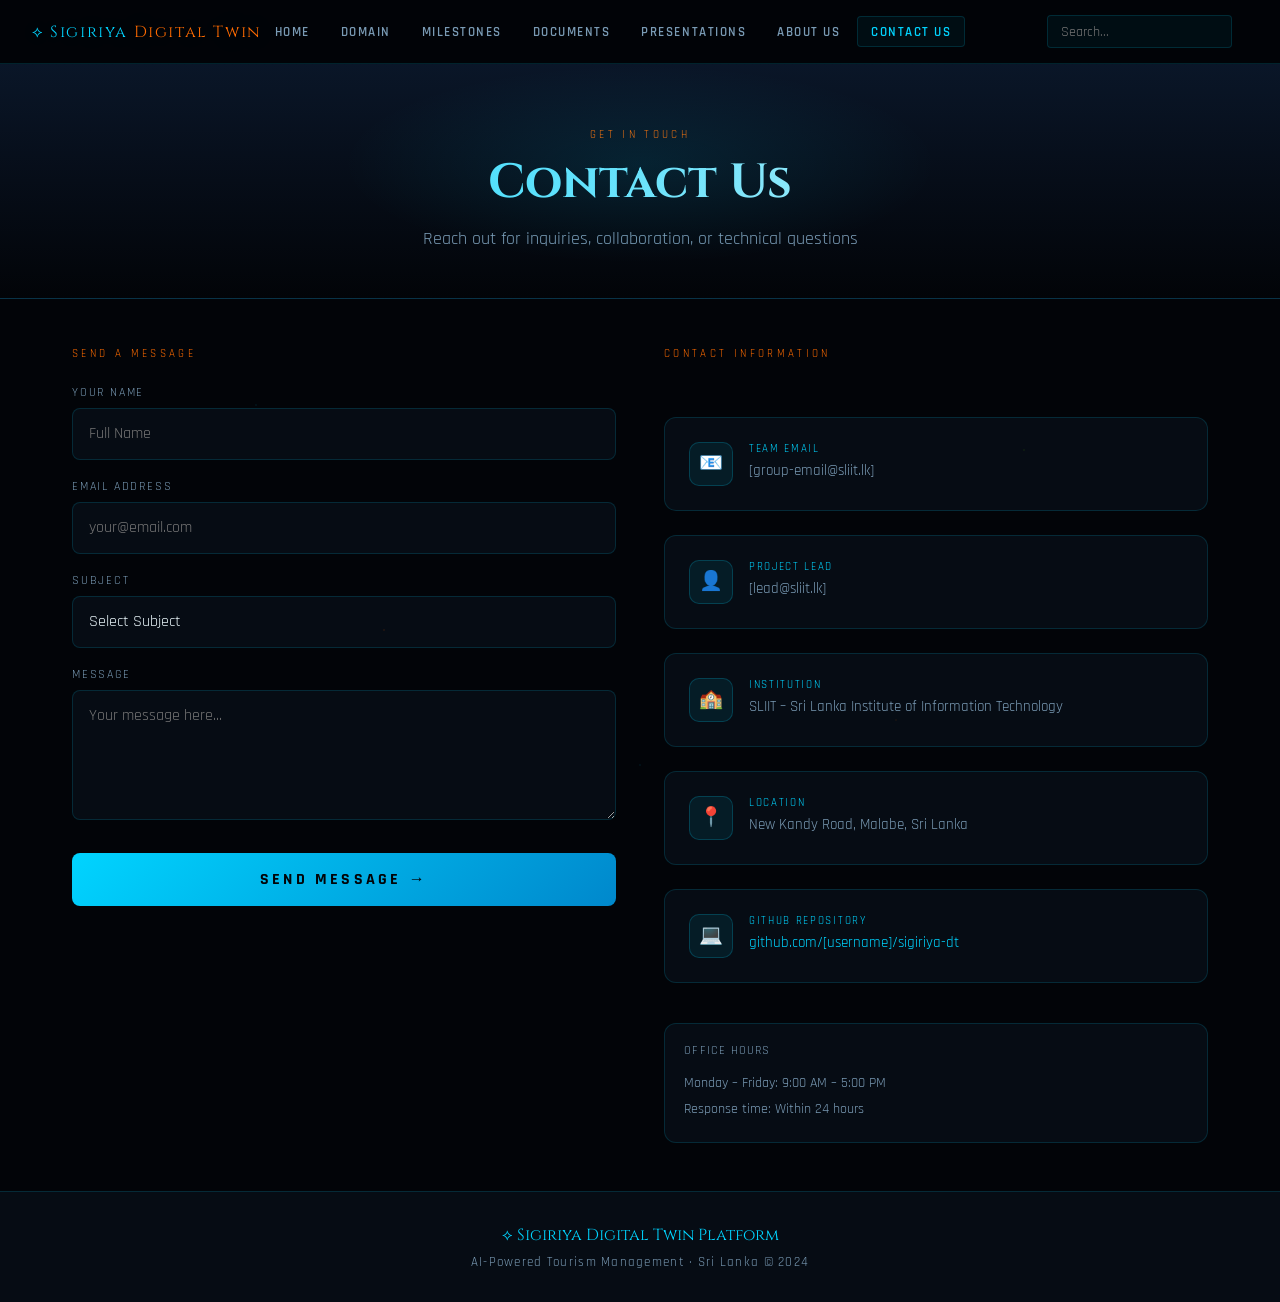
==== pages/contact.html @ a5a50a5a "Initial commit" ====
<!DOCTYPE html>
<html lang="en">
<head>
<meta charset="UTF-8">
<meta name="viewport" content="width=device-width, initial-scale=1.0">
<title>Sigiriya Tourism Digital Twin Platform</title>
<link href="https://fonts.googleapis.com/css2?family=Cinzel:wght@400;700;900&family=Rajdhani:wght@300;400;500;600;700&display=swap" rel="stylesheet">
<link rel="stylesheet" href="../css/style.css">
</head>
<body>
<nav>
  <div class="nav-logo">⟡ Sigiriya <span>Digital Twin</span></div>
  <ul class="nav-menu" id="navMenu">
    <li><a href="../index.html">Home</a></li>
    <li><a href="domain.html">Domain</a></li>
    <li><a href="milestones.html">Milestones</a></li>
    <li><a href="documents.html">Documents</a></li>
    <li><a href="presentations.html">Presentations</a></li>
    <li><a href="about.html">About Us</a></li>
    <li><a href="contact.html" class="active">Contact Us</a></li>
  </ul>
  
  <div class="nav-search" style="margin-left: auto; margin-right: 1rem;">
    <input type="text" placeholder="Search..." style="background: rgba(0,212,255,0.05); border: 1px solid var(--border); color: var(--text); padding: 0.4rem 0.8rem; border-radius: 4px; font-family: 'Rajdhani', sans-serif; font-size: 0.85rem; outline: none;">
  </div>

  
  <div class="hamburger" onclick="toggleMenu()" id="ham">
    <span></span><span></span><span></span>
  </div>
</nav>
<section id="contact" style="display:block;">
  <div class="page-hero">
    <span class="section-tag">Get In Touch</span>
    <h2>Contact Us</h2>
    <p>Reach out for inquiries, collaboration, or technical questions</p>
  </div>
  <div class="page-content">
    <div class="contact-grid">

      <div class="contact-form-wrap">
        <div class="section-header" style="text-align:left;margin-bottom:1.5rem">
          <span class="section-tag">Send a Message</span>
        </div>

        <div class="form-group">
          <label class="form-label">Your Name</label>
          <input type="text" class="form-input" placeholder="Full Name">
        </div>
        <div class="form-group">
          <label class="form-label">Email Address</label>
          <input type="email" class="form-input" placeholder="your@email.com">
        </div>
        <div class="form-group">
          <label class="form-label">Subject</label>
          <select class="form-select form-input">
            <option value="">Select Subject</option>
            <option>General Inquiry</option>
            <option>Technical Question</option>
            <option>Collaboration Request</option>
            <option>Research Partnership</option>
            <option>Media / Press</option>
          </select>
        </div>
        <div class="form-group">
          <label class="form-label">Message</label>
          <textarea class="form-textarea form-input" placeholder="Your message here..."></textarea>
        </div>
        <button class="form-submit" onclick="this.textContent='✅ Message Sent!';setTimeout(()=>this.textContent='Send Message →',2000)">Send Message →</button>
      </div>

      <div class="contact-info-wrap">
        <div class="section-header" style="text-align:left;margin-bottom:1.5rem">
          <span class="section-tag">Contact Information</span>
        </div>

        <div class="contact-info-card">
          <div class="contact-info-icon">📧</div>
          <div>
            <div class="contact-info-label">Team Email</div>
            <div class="contact-info-val">[group-email@sliit.lk]</div>
          </div>
        </div>

        <div class="contact-info-card">
          <div class="contact-info-icon">👤</div>
          <div>
            <div class="contact-info-label">Project Lead</div>
            <div class="contact-info-val">[lead@sliit.lk]</div>
          </div>
        </div>

        <div class="contact-info-card">
          <div class="contact-info-icon">🏫</div>
          <div>
            <div class="contact-info-label">Institution</div>
            <div class="contact-info-val">SLIIT – Sri Lanka Institute of Information Technology</div>
          </div>
        </div>

        <div class="contact-info-card">
          <div class="contact-info-icon">📍</div>
          <div>
            <div class="contact-info-label">Location</div>
            <div class="contact-info-val">New Kandy Road, Malabe, Sri Lanka</div>
          </div>
        </div>

        <div class="contact-info-card">
          <div class="contact-info-icon">💻</div>
          <div>
            <div class="contact-info-label">GitHub Repository</div>
            <div class="contact-info-val" style="color:var(--primary)">github.com/[username]/sigiriya-dt</div>
          </div>
        </div>

        <div style="margin-top:1rem;padding:1.2rem;background:var(--bg2);border:1px solid var(--border);border-radius:12px">
          <div style="font-size:0.75rem;letter-spacing:0.1em;color:var(--text-dim);text-transform:uppercase;margin-bottom:0.8rem">Office Hours</div>
          <div style="font-size:0.9rem;color:var(--text-dim);line-height:1.8">
            Monday – Friday: 9:00 AM – 5:00 PM<br>
            Response time: Within 24 hours
          </div>
        </div>
      </div>

    </div>
  </div>
  <footer><div class="footer-logo">⟡ Sigiriya Digital Twin Platform</div><div class="footer-text">AI-Powered Tourism Management · Sri Lanka © 2024</div></footer>
</section>

<script src="../js/script.js"></script>
</body>
</html>
---- css/style.css ----
:root {
    --bg: #020408;
    --bg2: #060c14;
    --bg3: #0a1628;
    --primary: #00d4ff;
    --secondary: #ff6b00;
    --accent: #7fff00;
    --gold: #ffd700;
    --text: #e8f4f8;
    --text-dim: #7a9bb5;
    --border: rgba(0,212,255,0.15);
    --glow: 0 0 30px rgba(0,212,255,0.3);
    --glow2: 0 0 30px rgba(255,107,0,0.3);
  }

  * { margin: 0; padding: 0; box-sizing: border-box; }

  html { scroll-behavior: smooth; }

  body {
    background: var(--bg);
    color: var(--text);
    font-family: 'Rajdhani', sans-serif;
    overflow-x: hidden;
    cursor: default;
  }

  /* Animated starfield background */
  body::before {
    content: '';
    position: fixed;
    inset: 0;
    background-image:
      radial-gradient(1px 1px at 10% 20%, rgba(0,212,255,0.4) 0%, transparent 100%),
      radial-gradient(1px 1px at 30% 70%, rgba(255,107,0,0.3) 0%, transparent 100%),
      radial-gradient(1px 1px at 60% 15%, rgba(0,212,255,0.3) 0%, transparent 100%),
      radial-gradient(1px 1px at 80% 50%, rgba(127,255,0,0.2) 0%, transparent 100%),
      radial-gradient(1px 1px at 50% 85%, rgba(0,212,255,0.2) 0%, transparent 100%),
      radial-gradient(2px 2px at 90% 10%, rgba(255,215,0,0.3) 0%, transparent 100%),
      radial-gradient(1px 1px at 20% 45%, rgba(0,212,255,0.2) 0%, transparent 100%),
      radial-gradient(1px 1px at 70% 80%, rgba(255,107,0,0.2) 0%, transparent 100%);
    pointer-events: none;
    z-index: 0;
  }

  /* ===== NAV ===== */
  nav {
    position: fixed;
    top: 0; left: 0; right: 0;
    z-index: 1000;
    background: rgba(2,4,8,0.92);
    backdrop-filter: blur(20px);
    border-bottom: 1px solid var(--border);
    padding: 0 2rem;
    display: flex;
    align-items: center;
    justify-content: space-between;
    height: 64px;
  }

  .nav-logo {
    font-family: 'Cinzel', serif;
    font-size: 1rem;
    color: var(--primary);
    letter-spacing: 0.1em;
    text-shadow: var(--glow);
    white-space: nowrap;
  }

  .nav-logo span { color: var(--secondary); }

  .nav-menu {
    display: flex;
    list-style: none;
    gap: 0.2rem;
  }

  .nav-menu a {
    display: block;
    padding: 0.4rem 0.8rem;
    color: var(--text-dim);
    text-decoration: none;
    font-size: 0.8rem;
    font-weight: 600;
    letter-spacing: 0.12em;
    text-transform: uppercase;
    border: 1px solid transparent;
    border-radius: 4px;
    transition: all 0.3s;
    position: relative;
  }

  .nav-menu a:hover, .nav-menu a.active {
    color: var(--primary);
    border-color: var(--border);
    background: rgba(0,212,255,0.05);
    text-shadow: var(--glow);
  }

  /* ===== SECTIONS ===== */
  section { display: none; padding-top: 64px; min-height: 100vh; }
  section.active { display: block; }

  /* ===== HERO ===== */
  #home {
    position: relative;
    overflow: hidden;
    background: var(--bg);
  }

  .hero-inner {
    position: relative;
    z-index: 2;
    display: flex;
    flex-direction: column;
    align-items: center;
    justify-content: center;
    min-height: calc(100vh - 64px);
    padding: 4rem 2rem 2rem;
    text-align: center;
  }

  /* Sigiriya rock SVG illustration */
  .rock-art {
    position: absolute;
    bottom: 0; left: 50%;
    transform: translateX(-50%);
    width: 100%;
    max-width: 900px;
    opacity: 0.08;
    z-index: 1;
    pointer-events: none;
  }

  .hero-badge {
    display: inline-flex;
    align-items: center;
    gap: 0.5rem;
    padding: 0.4rem 1.2rem;
    border: 1px solid rgba(0,212,255,0.4);
    border-radius: 100px;
    font-size: 0.75rem;
    letter-spacing: 0.2em;
    color: var(--primary);
    margin-bottom: 2rem;
    background: rgba(0,212,255,0.05);
    animation: pulse-border 3s infinite;
  }

  @keyframes pulse-border {
    0%, 100% { border-color: rgba(0,212,255,0.4); box-shadow: 0 0 0 rgba(0,212,255,0); }
    50% { border-color: rgba(0,212,255,0.8); box-shadow: 0 0 20px rgba(0,212,255,0.2); }
  }

  .hero-dot {
    width: 6px; height: 6px;
    background: var(--accent);
    border-radius: 50%;
    animation: blink 1.5s infinite;
  }
  @keyframes blink { 0%,100%{opacity:1} 50%{opacity:0} }

  h1.hero-title {
    font-family: 'Cinzel', serif;
    font-size: clamp(2rem, 5vw, 4.5rem);
    font-weight: 900;
    line-height: 1.1;
    letter-spacing: 0.02em;
    margin-bottom: 1.5rem;
    background: linear-gradient(135deg, #ffffff 0%, var(--primary) 40%, var(--secondary) 80%, #ffffff 100%);
    -webkit-background-clip: text;
    -webkit-text-fill-color: transparent;
    background-clip: text;
    animation: gradient-shift 8s ease infinite;
    background-size: 200% 200%;
  }

  @keyframes gradient-shift {
    0% { background-position: 0% 50%; }
    50% { background-position: 100% 50%; }
    100% { background-position: 0% 50%; }
  }

  .hero-sub {
    font-size: 1.2rem;
    color: var(--text-dim);
    letter-spacing: 0.15em;
    text-transform: uppercase;
    margin-bottom: 3rem;
  }

  .hero-stats {
    display: flex;
    gap: 3rem;
    margin-bottom: 3rem;
    flex-wrap: wrap;
    justify-content: center;
  }

  .stat-item {
    text-align: center;
  }

  .stat-num {
    font-family: 'Cinzel', serif;
    font-size: 2.5rem;
    font-weight: 700;
    color: var(--primary);
    text-shadow: var(--glow);
    line-height: 1;
  }

  .stat-label {
    font-size: 0.75rem;
    color: var(--text-dim);
    letter-spacing: 0.15em;
    text-transform: uppercase;
    margin-top: 0.3rem;
  }

  .hero-cta {
    display: flex;
    gap: 1rem;
    flex-wrap: wrap;
    justify-content: center;
  }

  .btn-primary {
    padding: 0.9rem 2.5rem;
    background: linear-gradient(135deg, var(--primary), #0088cc);
    color: var(--bg);
    font-family: 'Rajdhani', sans-serif;
    font-size: 0.9rem;
    font-weight: 700;
    letter-spacing: 0.15em;
    text-transform: uppercase;
    border: none;
    border-radius: 4px;
    cursor: pointer;
    transition: all 0.3s;
    text-decoration: none;
    box-shadow: 0 0 30px rgba(0,212,255,0.4);
  }

  .btn-primary:hover {
    transform: translateY(-2px);
    box-shadow: 0 0 50px rgba(0,212,255,0.6);
  }

  .btn-outline {
    padding: 0.9rem 2.5rem;
    background: transparent;
    color: var(--text);
    font-family: 'Rajdhani', sans-serif;
    font-size: 0.9rem;
    font-weight: 700;
    letter-spacing: 0.15em;
    text-transform: uppercase;
    border: 1px solid rgba(255,255,255,0.2);
    border-radius: 4px;
    cursor: pointer;
    transition: all 0.3s;
    text-decoration: none;
  }

  .btn-outline:hover {
    border-color: var(--secondary);
    color: var(--secondary);
    box-shadow: var(--glow2);
  }

  /* Scroll indicator */
  .scroll-hint {
    position: absolute;
    bottom: 2rem;
    left: 50%;
    transform: translateX(-50%);
    display: flex;
    flex-direction: column;
    align-items: center;
    gap: 0.5rem;
    color: var(--text-dim);
    font-size: 0.7rem;
    letter-spacing: 0.2em;
    animation: bounce 2s infinite;
  }

  @keyframes bounce { 0%,100%{transform:translateX(-50%) translateY(0)} 50%{transform:translateX(-50%) translateY(-8px)} }

  .scroll-line {
    width: 1px;
    height: 40px;
    background: linear-gradient(to bottom, var(--primary), transparent);
  }

  /* ===== FEATURES GRID ===== */
  .features-section {
    padding: 4rem 2rem;
    max-width: 1200px;
    margin: 0 auto;
  }

  .section-header {
    text-align: center;
    margin-bottom: 3rem;
  }

  .section-tag {
    font-size: 0.7rem;
    letter-spacing: 0.3em;
    color: var(--secondary);
    text-transform: uppercase;
    display: block;
    margin-bottom: 0.5rem;
  }

  .section-title {
    font-family: 'Cinzel', serif;
    font-size: clamp(1.5rem, 3vw, 2.5rem);
    color: var(--text);
    margin-bottom: 1rem;
  }

  .section-line {
    width: 60px;
    height: 2px;
    background: linear-gradient(90deg, var(--primary), var(--secondary));
    margin: 0 auto;
  }

  .features-grid {
    display: grid;
    grid-template-columns: repeat(auto-fit, minmax(260px, 1fr));
    gap: 1.5rem;
  }

  .feature-card {
    background: var(--bg2);
    border: 1px solid var(--border);
    border-radius: 12px;
    padding: 2rem;
    position: relative;
    overflow: hidden;
    transition: all 0.4s;
    cursor: pointer;
  }

  .feature-card::before {
    content: '';
    position: absolute;
    inset: 0;
    background: linear-gradient(135deg, rgba(0,212,255,0.03), transparent);
    opacity: 0;
    transition: opacity 0.4s;
  }

  .feature-card:hover {
    border-color: var(--primary);
    transform: translateY(-6px);
    box-shadow: var(--glow), 0 20px 60px rgba(0,0,0,0.5);
  }

  .feature-card:hover::before { opacity: 1; }

  .feature-icon {
    font-size: 2.5rem;
    margin-bottom: 1rem;
    display: block;
  }

  .feature-card h3 {
    font-family: 'Cinzel', serif;
    font-size: 1rem;
    color: var(--primary);
    margin-bottom: 0.8rem;
    letter-spacing: 0.05em;
  }

  .feature-card p {
    font-size: 0.9rem;
    color: var(--text-dim);
    line-height: 1.7;
  }

  .feature-tag {
    display: inline-block;
    margin-top: 1rem;
    padding: 0.2rem 0.8rem;
    background: rgba(0,212,255,0.1);
    border: 1px solid rgba(0,212,255,0.3);
    border-radius: 100px;
    font-size: 0.7rem;
    color: var(--primary);
    letter-spacing: 0.1em;
  }

  /* ===== PAGE SECTIONS ===== */
  .page-hero {
    background: linear-gradient(180deg, var(--bg3) 0%, var(--bg) 100%);
    padding: 4rem 2rem 3rem;
    text-align: center;
    border-bottom: 1px solid var(--border);
    position: relative;
    overflow: hidden;
  }

  .page-hero::before {
    content: '';
    position: absolute;
    top: 0; left: 50%;
    transform: translateX(-50%);
    width: 600px; height: 200px;
    background: radial-gradient(ellipse, rgba(0,212,255,0.1) 0%, transparent 70%);
    pointer-events: none;
  }

  .page-hero h2 {
    font-family: 'Cinzel', serif;
    font-size: clamp(1.8rem, 4vw, 3rem);
    margin-bottom: 0.8rem;
    background: linear-gradient(90deg, var(--primary), var(--text));
    -webkit-background-clip: text;
    -webkit-text-fill-color: transparent;
    background-clip: text;
  }

  .page-hero p {
    color: var(--text-dim);
    font-size: 1.1rem;
    max-width: 600px;
    margin: 0 auto;
  }

  .page-content {
    max-width: 1200px;
    margin: 0 auto;
    padding: 3rem 2rem;
  }

  /* ===== DOMAIN PAGE ===== */
  .domain-tabs {
    display: flex;
    gap: 0.5rem;
    flex-wrap: wrap;
    margin-bottom: 2rem;
    border-bottom: 1px solid var(--border);
    padding-bottom: 1rem;
  }

  .tab-btn {
    padding: 0.6rem 1.2rem;
    background: transparent;
    color: var(--text-dim);
    border: 1px solid transparent;
    border-radius: 6px;
    cursor: pointer;
    font-family: 'Rajdhani', sans-serif;
    font-size: 0.85rem;
    font-weight: 600;
    letter-spacing: 0.08em;
    transition: all 0.3s;
  }

  .tab-btn:hover, .tab-btn.active {
    color: var(--primary);
    border-color: var(--border);
    background: rgba(0,212,255,0.05);
  }

  .tab-content { display: none; animation: fadeIn 0.4s; }
  .tab-content.active { display: block; }

  @keyframes fadeIn { from{opacity:0;transform:translateY(10px)} to{opacity:1;transform:translateY(0)} }

  .content-card {
    background: var(--bg2);
    border: 1px solid var(--border);
    border-radius: 12px;
    padding: 2rem;
    margin-bottom: 1.5rem;
  }

  .content-card h3 {
    font-family: 'Cinzel', serif;
    color: var(--primary);
    font-size: 1.1rem;
    margin-bottom: 1rem;
    display: flex;
    align-items: center;
    gap: 0.8rem;
  }

  .content-card h3::before {
    content: '';
    display: block;
    width: 3px; height: 20px;
    background: linear-gradient(var(--primary), var(--secondary));
    border-radius: 2px;
    flex-shrink: 0;
  }

  .content-card p {
    color: var(--text-dim);
    line-height: 1.8;
    font-size: 0.95rem;
    margin-bottom: 1rem;
  }

  .tech-table {
    width: 100%;
    border-collapse: collapse;
    margin-top: 1rem;
  }

  .tech-table th {
    text-align: left;
    padding: 0.8rem 1rem;
    font-size: 0.75rem;
    letter-spacing: 0.15em;
    text-transform: uppercase;
    color: var(--primary);
    border-bottom: 1px solid var(--border);
  }

  .tech-table td {
    padding: 0.8rem 1rem;
    font-size: 0.9rem;
    color: var(--text-dim);
    border-bottom: 1px solid rgba(255,255,255,0.04);
  }

  .tech-table tr:hover td { background: rgba(0,212,255,0.03); }

  .tech-badge {
    display: inline-block;
    padding: 0.2rem 0.6rem;
    background: rgba(0,212,255,0.1);
    border-radius: 4px;
    font-size: 0.8rem;
    color: var(--primary);
    margin: 0.2rem;
  }

  .objectives-list {
    list-style: none;
    display: flex;
    flex-direction: column;
    gap: 0.8rem;
  }

  .objectives-list li {
    display: flex;
    align-items: flex-start;
    gap: 1rem;
    padding: 1rem;
    background: rgba(0,212,255,0.03);
    border: 1px solid rgba(0,212,255,0.08);
    border-radius: 8px;
    color: var(--text-dim);
    font-size: 0.95rem;
  }

  .obj-num {
    width: 28px; height: 28px;
    background: linear-gradient(135deg, var(--primary), #0088cc);
    color: var(--bg);
    border-radius: 50%;
    display: flex;
    align-items: center;
    justify-content: center;
    font-weight: 700;
    font-size: 0.8rem;
    flex-shrink: 0;
  }

  /* ===== MILESTONES PAGE ===== */
  .milestone-selector {
    width: 100%;
    max-width: 400px;
    padding: 0.8rem 1rem;
    background: var(--bg2);
    color: var(--text);
    border: 1px solid var(--border);
    border-radius: 8px;
    font-family: 'Rajdhani', sans-serif;
    font-size: 1rem;
    cursor: pointer;
    margin-bottom: 2rem;
    appearance: none;
    -webkit-appearance: none;
  }

  .milestone-card {
    display: none;
    animation: fadeIn 0.4s;
  }

  .milestone-card.active { display: block; }

  .milestone-header {
    display: flex;
    align-items: center;
    gap: 1.5rem;
    margin-bottom: 2rem;
    flex-wrap: wrap;
  }

  .milestone-icon {
    width: 70px; height: 70px;
    background: linear-gradient(135deg, var(--bg3), var(--bg2));
    border: 1px solid var(--border);
    border-radius: 50%;
    display: flex;
    align-items: center;
    justify-content: center;
    font-size: 2rem;
    box-shadow: var(--glow);
    flex-shrink: 0;
  }

  .milestone-info h3 {
    font-family: 'Cinzel', serif;
    font-size: 1.4rem;
    color: var(--primary);
    margin-bottom: 0.4rem;
  }

  .milestone-meta {
    display: flex;
    gap: 1rem;
    flex-wrap: wrap;
  }

  .meta-chip {
    padding: 0.25rem 0.8rem;
    border-radius: 100px;
    font-size: 0.8rem;
    font-weight: 600;
  }

  .chip-date { background: rgba(0,212,255,0.1); color: var(--primary); }
  .chip-marks { background: rgba(127,255,0,0.1); color: var(--accent); }
  .chip-status-done { background: rgba(127,255,0,0.15); color: var(--accent); }
  .chip-status-upcoming { background: rgba(255,107,0,0.1); color: var(--secondary); }

  .timeline-visual {
    display: flex;
    align-items: center;
    gap: 0;
    margin: 3rem 0;
    overflow-x: auto;
    padding-bottom: 1rem;
  }

  .tl-item {
    display: flex;
    flex-direction: column;
    align-items: center;
    flex: 1;
    min-width: 120px;
    cursor: pointer;
    transition: all 0.3s;
  }

  .tl-dot {
    width: 40px; height: 40px;
    border-radius: 50%;
    border: 2px solid var(--border);
    background: var(--bg2);
    display: flex;
    align-items: center;
    justify-content: center;
    font-size: 1.1rem;
    position: relative;
    z-index: 1;
    transition: all 0.3s;
  }

  .tl-item.done .tl-dot { border-color: var(--accent); background: rgba(127,255,0,0.1); }
  .tl-item.active-tl .tl-dot { border-color: var(--primary); background: rgba(0,212,255,0.1); box-shadow: var(--glow); }
  .tl-item:hover .tl-dot { border-color: var(--primary); }

  .tl-label {
    font-size: 0.7rem;
    letter-spacing: 0.08em;
    text-transform: uppercase;
    color: var(--text-dim);
    margin-top: 0.5rem;
    text-align: center;
  }

  .tl-line {
    flex: 1;
    height: 1px;
    background: var(--border);
    min-width: 30px;
  }

  /* ===== DOCUMENTS PAGE ===== */
  .docs-grid {
    display: grid;
    grid-template-columns: repeat(auto-fill, minmax(280px, 1fr));
    gap: 1.5rem;
  }

  .doc-card {
    background: var(--bg2);
    border: 1px solid var(--border);
    border-radius: 12px;
    padding: 1.5rem;
    display: flex;
    flex-direction: column;
    gap: 1rem;
    transition: all 0.3s;
  }

  .doc-card:hover {
    border-color: var(--primary);
    box-shadow: var(--glow);
    transform: translateY(-3px);
  }

  .doc-icon-row {
    display: flex;
    align-items: center;
    gap: 1rem;
  }

  .doc-icon {
    width: 52px; height: 52px;
    background: linear-gradient(135deg, rgba(255,107,0,0.15), rgba(255,107,0,0.05));
    border: 1px solid rgba(255,107,0,0.3);
    border-radius: 10px;
    display: flex;
    align-items: center;
    justify-content: center;
    font-size: 1.5rem;
    flex-shrink: 0;
  }

  .doc-name {
    font-family: 'Cinzel', serif;
    font-size: 0.95rem;
    color: var(--text);
    margin-bottom: 0.2rem;
  }

  .doc-meta {
    font-size: 0.8rem;
    color: var(--text-dim);
  }

  .doc-desc {
    font-size: 0.85rem;
    color: var(--text-dim);
    line-height: 1.6;
    flex: 1;
  }

  .doc-actions {
    display: flex;
    gap: 0.8rem;
  }

  .doc-btn {
    flex: 1;
    padding: 0.6rem;
    text-align: center;
    font-family: 'Rajdhani', sans-serif;
    font-size: 0.8rem;
    font-weight: 700;
    letter-spacing: 0.1em;
    text-transform: uppercase;
    border-radius: 6px;
    cursor: pointer;
    transition: all 0.3s;
    text-decoration: none;
    border: none;
  }

  .doc-btn-dl {
    background: linear-gradient(135deg, var(--primary), #0088cc);
    color: var(--bg);
  }

  .doc-btn-pr {
    background: transparent;
    color: var(--text-dim);
    border: 1px solid var(--border);
  }

  .doc-btn:hover { opacity: 0.8; transform: translateY(-1px); }

  /* Section divider */
  .docs-section-title {
    font-family: 'Cinzel', serif;
    font-size: 1rem;
    color: var(--secondary);
    letter-spacing: 0.15em;
    text-transform: uppercase;
    margin: 2rem 0 1rem;
    display: flex;
    align-items: center;
    gap: 1rem;
  }

  .docs-section-title::after {
    content: '';
    flex: 1;
    height: 1px;
    background: linear-gradient(90deg, rgba(255,107,0,0.3), transparent);
  }

  /* ===== PRESENTATIONS PAGE ===== */
  .pres-list {
    display: flex;
    flex-direction: column;
    gap: 1.5rem;
  }

  .pres-item {
    background: var(--bg2);
    border: 1px solid var(--border);
    border-radius: 12px;
    padding: 1.5rem 2rem;
    display: flex;
    align-items: center;
    gap: 2rem;
    transition: all 0.3s;
    flex-wrap: wrap;
  }

  .pres-item:hover {
    border-color: var(--primary);
    box-shadow: var(--glow);
  }

  .pres-num {
    font-family: 'Cinzel', serif;
    font-size: 3rem;
    font-weight: 900;
    color: rgba(0,212,255,0.15);
    line-height: 1;
    flex-shrink: 0;
    min-width: 60px;
  }

  .pres-info { flex: 1; min-width: 200px; }

  .pres-info h3 {
    font-family: 'Cinzel', serif;
    font-size: 1.1rem;
    color: var(--text);
    margin-bottom: 0.4rem;
  }

  .pres-info p {
    font-size: 0.85rem;
    color: var(--text-dim);
    margin-bottom: 0.5rem;
    line-height: 1.5;
  }

  .pres-slides {
    display: flex;
    align-items: center;
    gap: 0.4rem;
    font-size: 0.8rem;
    color: var(--secondary);
  }

  .pres-actions { display: flex; gap: 0.8rem; flex-shrink: 0; }

  /* ===== ABOUT US PAGE ===== */
  .team-grid {
    display: grid;
    grid-template-columns: repeat(auto-fill, minmax(240px, 1fr));
    gap: 1.5rem;
    margin-bottom: 3rem;
  }

  .team-card {
    background: var(--bg2);
    border: 1px solid var(--border);
    border-radius: 16px;
    padding: 2rem;
    text-align: center;
    transition: all 0.4s;
    position: relative;
    overflow: hidden;
  }

  .team-card::before {
    content: '';
    position: absolute;
    top: 0; left: 0; right: 0;
    height: 3px;
    background: linear-gradient(90deg, var(--primary), var(--secondary));
    transform: scaleX(0);
    transition: transform 0.4s;
  }

  .team-card:hover {
    border-color: var(--primary);
    transform: translateY(-6px);
    box-shadow: 0 20px 60px rgba(0,0,0,0.5), var(--glow);
  }

  .team-card:hover::before { transform: scaleX(1); }

  .team-avatar {
    width: 80px; height: 80px;
    border-radius: 50%;
    border: 2px solid var(--border);
    margin: 0 auto 1rem;
    display: flex;
    align-items: center;
    justify-content: center;
    font-size: 2rem;
    background: var(--bg3);
    position: relative;
  }

  .team-avatar::after {
    content: '';
    position: absolute;
    inset: -4px;
    border-radius: 50%;
    border: 1px solid transparent;
    background: linear-gradient(135deg, var(--primary), var(--secondary)) border-box;
    -webkit-mask: linear-gradient(#fff 0 0) padding-box, linear-gradient(#fff 0 0);
    -webkit-mask-composite: destination-out;
    mask-composite: exclude;
  }

  .team-name {
    font-family: 'Cinzel', serif;
    font-size: 1rem;
    color: var(--text);
    margin-bottom: 0.3rem;
  }

  .team-role {
    font-size: 0.8rem;
    color: var(--primary);
    letter-spacing: 0.1em;
    text-transform: uppercase;
    margin-bottom: 0.8rem;
  }

  .team-id {
    font-size: 0.8rem;
    color: var(--text-dim);
    margin-bottom: 0.5rem;
  }

  .team-email {
    font-size: 0.8rem;
    color: var(--secondary);
    word-break: break-all;
  }

  .supervisor-card {
    max-width: 500px;
    margin: 0 auto 3rem;
    background: linear-gradient(135deg, var(--bg3), var(--bg2));
    border: 1px solid rgba(255,215,0,0.2);
    border-radius: 16px;
    padding: 2rem;
    text-align: center;
    box-shadow: 0 0 40px rgba(255,215,0,0.05);
  }

  .supervisor-card .sv-label {
    font-size: 0.7rem;
    letter-spacing: 0.3em;
    text-transform: uppercase;
    color: var(--gold);
    margin-bottom: 1rem;
  }

  .achievements-grid {
    display: grid;
    grid-template-columns: repeat(auto-fill, minmax(200px, 1fr));
    gap: 1rem;
    margin-top: 2rem;
  }

  .ach-item {
    background: var(--bg2);
    border: 1px solid rgba(127,255,0,0.15);
    border-radius: 10px;
    padding: 1rem;
    display: flex;
    align-items: center;
    gap: 0.8rem;
    font-size: 0.9rem;
    color: var(--text-dim);
  }

  .ach-check {
    width: 24px; height: 24px;
    background: rgba(127,255,0,0.1);
    border-radius: 50%;
    display: flex;
    align-items: center;
    justify-content: center;
    color: var(--accent);
    font-size: 0.8rem;
    flex-shrink: 0;
  }

  /* ===== CONTACT PAGE ===== */
  .contact-grid {
    display: grid;
    grid-template-columns: 1fr 1fr;
    gap: 3rem;
  }

  @media (max-width: 768px) {
    .contact-grid { grid-template-columns: 1fr; }
  }

  .contact-form-wrap { }

  .form-group {
    margin-bottom: 1.2rem;
  }

  .form-label {
    display: block;
    font-size: 0.75rem;
    letter-spacing: 0.15em;
    text-transform: uppercase;
    color: var(--text-dim);
    margin-bottom: 0.5rem;
  }

  .form-input, .form-select, .form-textarea {
    width: 100%;
    padding: 0.9rem 1rem;
    background: var(--bg2);
    color: var(--text);
    border: 1px solid var(--border);
    border-radius: 8px;
    font-family: 'Rajdhani', sans-serif;
    font-size: 1rem;
    transition: all 0.3s;
    outline: none;
  }

  .form-input:focus, .form-select:focus, .form-textarea:focus {
    border-color: var(--primary);
    box-shadow: 0 0 15px rgba(0,212,255,0.1);
  }

  .form-textarea { resize: vertical; min-height: 130px; }

  .form-select { appearance: none; cursor: pointer; }

  .form-submit {
    width: 100%;
    padding: 1rem;
    background: linear-gradient(135deg, var(--primary), #0088cc);
    color: var(--bg);
    font-family: 'Rajdhani', sans-serif;
    font-size: 1rem;
    font-weight: 700;
    letter-spacing: 0.2em;
    text-transform: uppercase;
    border: none;
    border-radius: 8px;
    cursor: pointer;
    transition: all 0.3s;
    margin-top: 0.5rem;
  }

  .form-submit:hover {
    box-shadow: var(--glow);
    transform: translateY(-2px);
  }

  .contact-info-wrap {
    display: flex;
    flex-direction: column;
    gap: 1.5rem;
  }

  .contact-info-card {
    background: var(--bg2);
    border: 1px solid var(--border);
    border-radius: 12px;
    padding: 1.5rem;
    display: flex;
    align-items: flex-start;
    gap: 1rem;
  }

  .contact-info-icon {
    width: 44px; height: 44px;
    background: rgba(0,212,255,0.08);
    border: 1px solid rgba(0,212,255,0.2);
    border-radius: 10px;
    display: flex;
    align-items: center;
    justify-content: center;
    font-size: 1.2rem;
    flex-shrink: 0;
  }

  .contact-info-label {
    font-size: 0.7rem;
    letter-spacing: 0.15em;
    text-transform: uppercase;
    color: var(--primary);
    margin-bottom: 0.3rem;
  }

  .contact-info-val {
    font-size: 0.95rem;
    color: var(--text-dim);
  }

  /* ===== SYSTEM ARCHITECTURE ===== */
  .arch-diagram {
    background: var(--bg2);
    border: 1px solid var(--border);
    border-radius: 16px;
    padding: 3rem 2rem;
    margin: 2rem 0;
    position: relative;
    overflow: hidden;
  }

  .arch-title {
    text-align: center;
    font-family: 'Cinzel', serif;
    font-size: 1rem;
    color: var(--text-dim);
    letter-spacing: 0.2em;
    text-transform: uppercase;
    margin-bottom: 2.5rem;
  }

  .arch-grid {
    display: flex;
    gap: 1rem;
    justify-content: center;
    flex-wrap: wrap;
  }

  .arch-module {
    background: var(--bg3);
    border: 1px solid var(--border);
    border-radius: 10px;
    padding: 1.2rem 1.5rem;
    text-align: center;
    min-width: 130px;
    transition: all 0.3s;
    position: relative;
  }

  .arch-module:hover {
    border-color: var(--primary);
    box-shadow: var(--glow);
    transform: scale(1.05);
  }

  .arch-module-icon { font-size: 1.8rem; margin-bottom: 0.5rem; }

  .arch-module-name {
    font-size: 0.8rem;
    font-weight: 600;
    color: var(--primary);
    letter-spacing: 0.08em;
  }

  .arch-central {
    display: flex;
    align-items: center;
    justify-content: center;
    padding: 2rem 0;
    position: relative;
  }

  .arch-hub {
    width: 100px; height: 100px;
    background: linear-gradient(135deg, rgba(0,212,255,0.15), rgba(0,212,255,0.05));
    border: 2px solid var(--primary);
    border-radius: 50%;
    display: flex;
    align-items: center;
    justify-content: center;
    font-size: 2.5rem;
    box-shadow: var(--glow);
    animation: rotate-slow 20s linear infinite;
  }

  @keyframes rotate-slow {
    from { box-shadow: 0 0 30px rgba(0,212,255,0.3), 0 0 0 0 rgba(0,212,255,0.1); }
    50% { box-shadow: 0 0 60px rgba(0,212,255,0.5), 0 0 0 20px rgba(0,212,255,0); }
    to { box-shadow: 0 0 30px rgba(0,212,255,0.3), 0 0 0 0 rgba(0,212,255,0.1); }
  }

  /* ===== FOOTER ===== */
  footer {
    background: var(--bg2);
    border-top: 1px solid var(--border);
    padding: 2rem;
    text-align: center;
  }

  .footer-logo {
    font-family: 'Cinzel', serif;
    font-size: 1rem;
    color: var(--primary);
    margin-bottom: 0.5rem;
  }

  .footer-text {
    font-size: 0.8rem;
    color: var(--text-dim);
    letter-spacing: 0.1em;
  }

  /* ===== RESPONSIVE NAV ===== */
  .hamburger {
    display: none;
    flex-direction: column;
    gap: 5px;
    cursor: pointer;
    padding: 4px;
  }

  .hamburger span {
    width: 22px; height: 2px;
    background: var(--primary);
    border-radius: 2px;
    transition: all 0.3s;
  }

  @media (max-width: 900px) {
    .hamburger { display: flex; }
    .nav-menu {
      display: none;
      position: fixed;
      top: 64px; left: 0; right: 0;
      background: rgba(2,4,8,0.98);
      flex-direction: column;
      padding: 1rem;
      border-bottom: 1px solid var(--border);
    }
    .nav-menu.open { display: flex; }
    .hero-stats { gap: 2rem; }
  }

  /* Glow line decoration */
  .glow-divider {
    width: 100%;
    height: 1px;
    background: linear-gradient(90deg, transparent, var(--primary), var(--secondary), transparent);
    margin: 2rem 0;
    opacity: 0.3;
  }

  /* Announcement banner on home */
  .info-banner {
    background: linear-gradient(135deg, rgba(0,212,255,0.08), rgba(255,107,0,0.05));
    border: 1px solid rgba(0,212,255,0.15);
    border-radius: 12px;
    padding: 1.5rem 2rem;
    margin-top: 2rem;
    display: flex;
    align-items: center;
    gap: 1.5rem;
    flex-wrap: wrap;
  }

  .info-banner-icon { font-size: 2rem; flex-shrink: 0; }

  .info-banner-text h4 {
    font-family: 'Cinzel', serif;
    color: var(--primary);
    font-size: 0.95rem;
    margin-bottom: 0.4rem;
  }

  .info-banner-text p { font-size: 0.85rem; color: var(--text-dim); line-height: 1.6; }
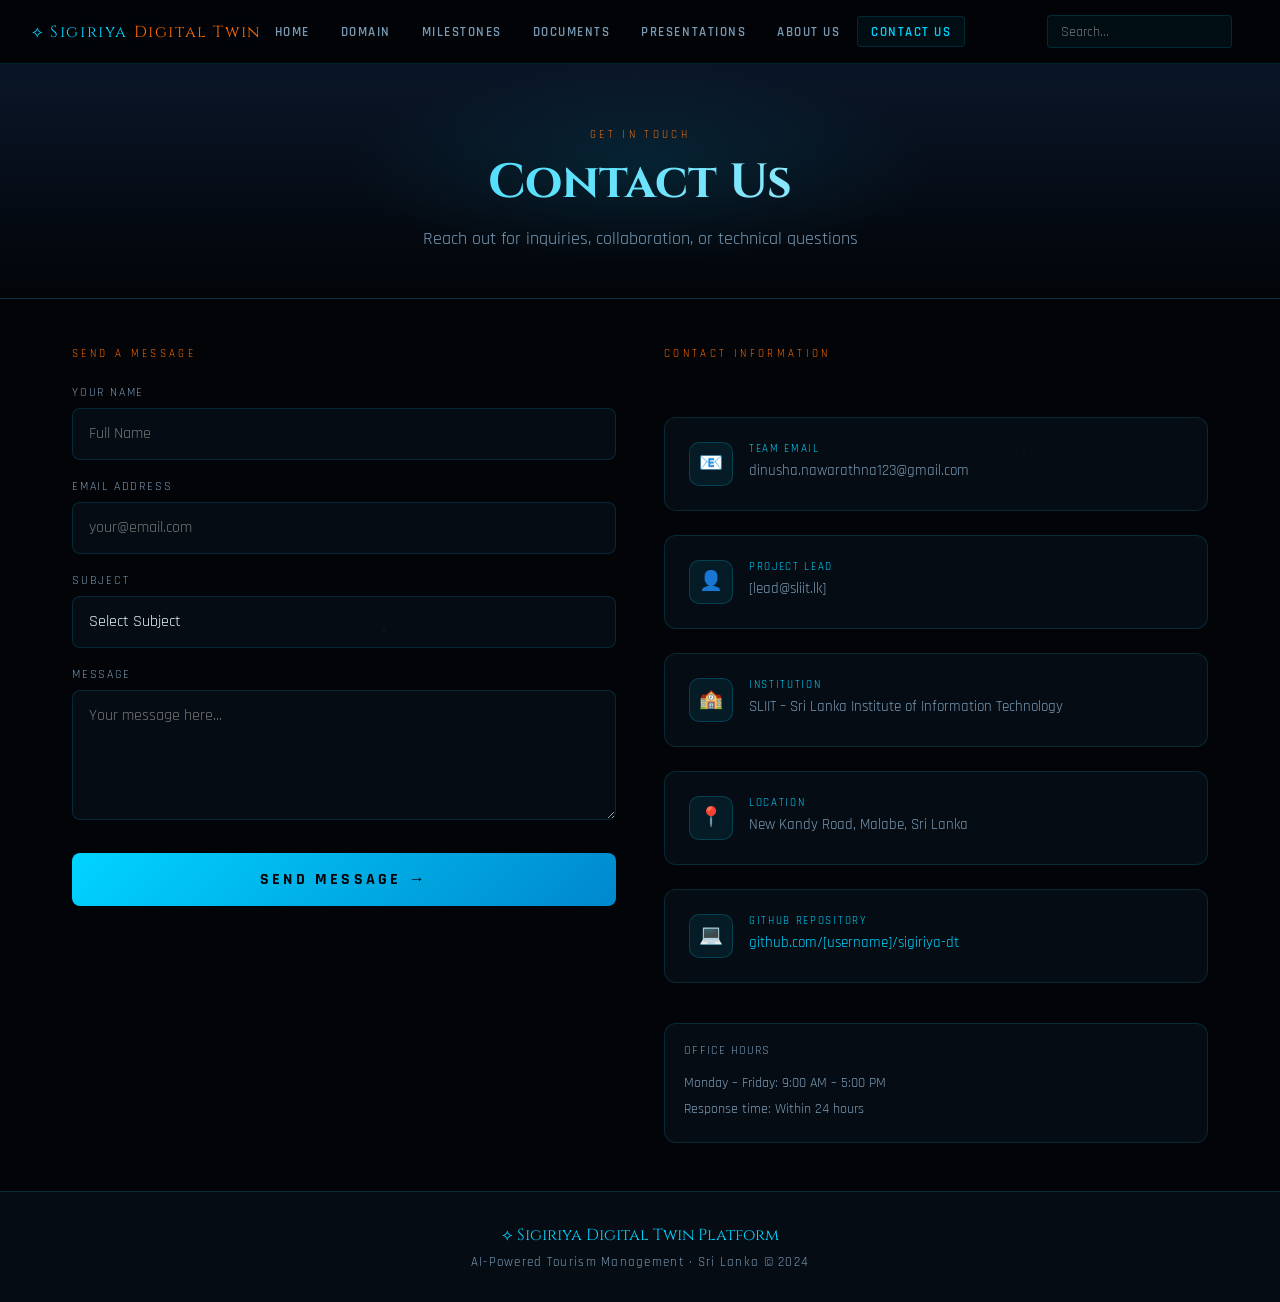
==== commit d6d0ad0f: "feat: implement navigation and form-handling JS along with team profile and contact pages" ====
--- a/pages/contact.html
+++ b/pages/contact.html
@@ -45,15 +45,15 @@
 
         <div class="form-group">
           <label class="form-label">Your Name</label>
-          <input type="text" class="form-input" placeholder="Full Name">
+          <input type="text" id="contact-name" class="form-input" placeholder="Full Name">
         </div>
         <div class="form-group">
           <label class="form-label">Email Address</label>
-          <input type="email" class="form-input" placeholder="your@email.com">
+          <input type="email" id="contact-email" class="form-input" placeholder="your@email.com">
         </div>
         <div class="form-group">
           <label class="form-label">Subject</label>
-          <select class="form-select form-input">
+          <select id="contact-subject" class="form-select form-input">
             <option value="">Select Subject</option>
             <option>General Inquiry</option>
             <option>Technical Question</option>
@@ -64,9 +64,9 @@
         </div>
         <div class="form-group">
           <label class="form-label">Message</label>
-          <textarea class="form-textarea form-input" placeholder="Your message here..."></textarea>
+          <textarea id="contact-message" class="form-textarea form-input" placeholder="Your message here..."></textarea>
         </div>
-        <button class="form-submit" onclick="this.textContent='✅ Message Sent!';setTimeout(()=>this.textContent='Send Message →',2000)">Send Message →</button>
+        <button class="form-submit" id="send-msg-btn" onclick="sendEmail()">Send Message →</button>
       </div>
 
       <div class="contact-info-wrap">
@@ -78,7 +78,7 @@
           <div class="contact-info-icon">📧</div>
           <div>
             <div class="contact-info-label">Team Email</div>
-            <div class="contact-info-val">[group-email@sliit.lk]</div>
+            <div class="contact-info-val">dinusha.nawarathna123@gmail.com</div>
           </div>
         </div>
 
